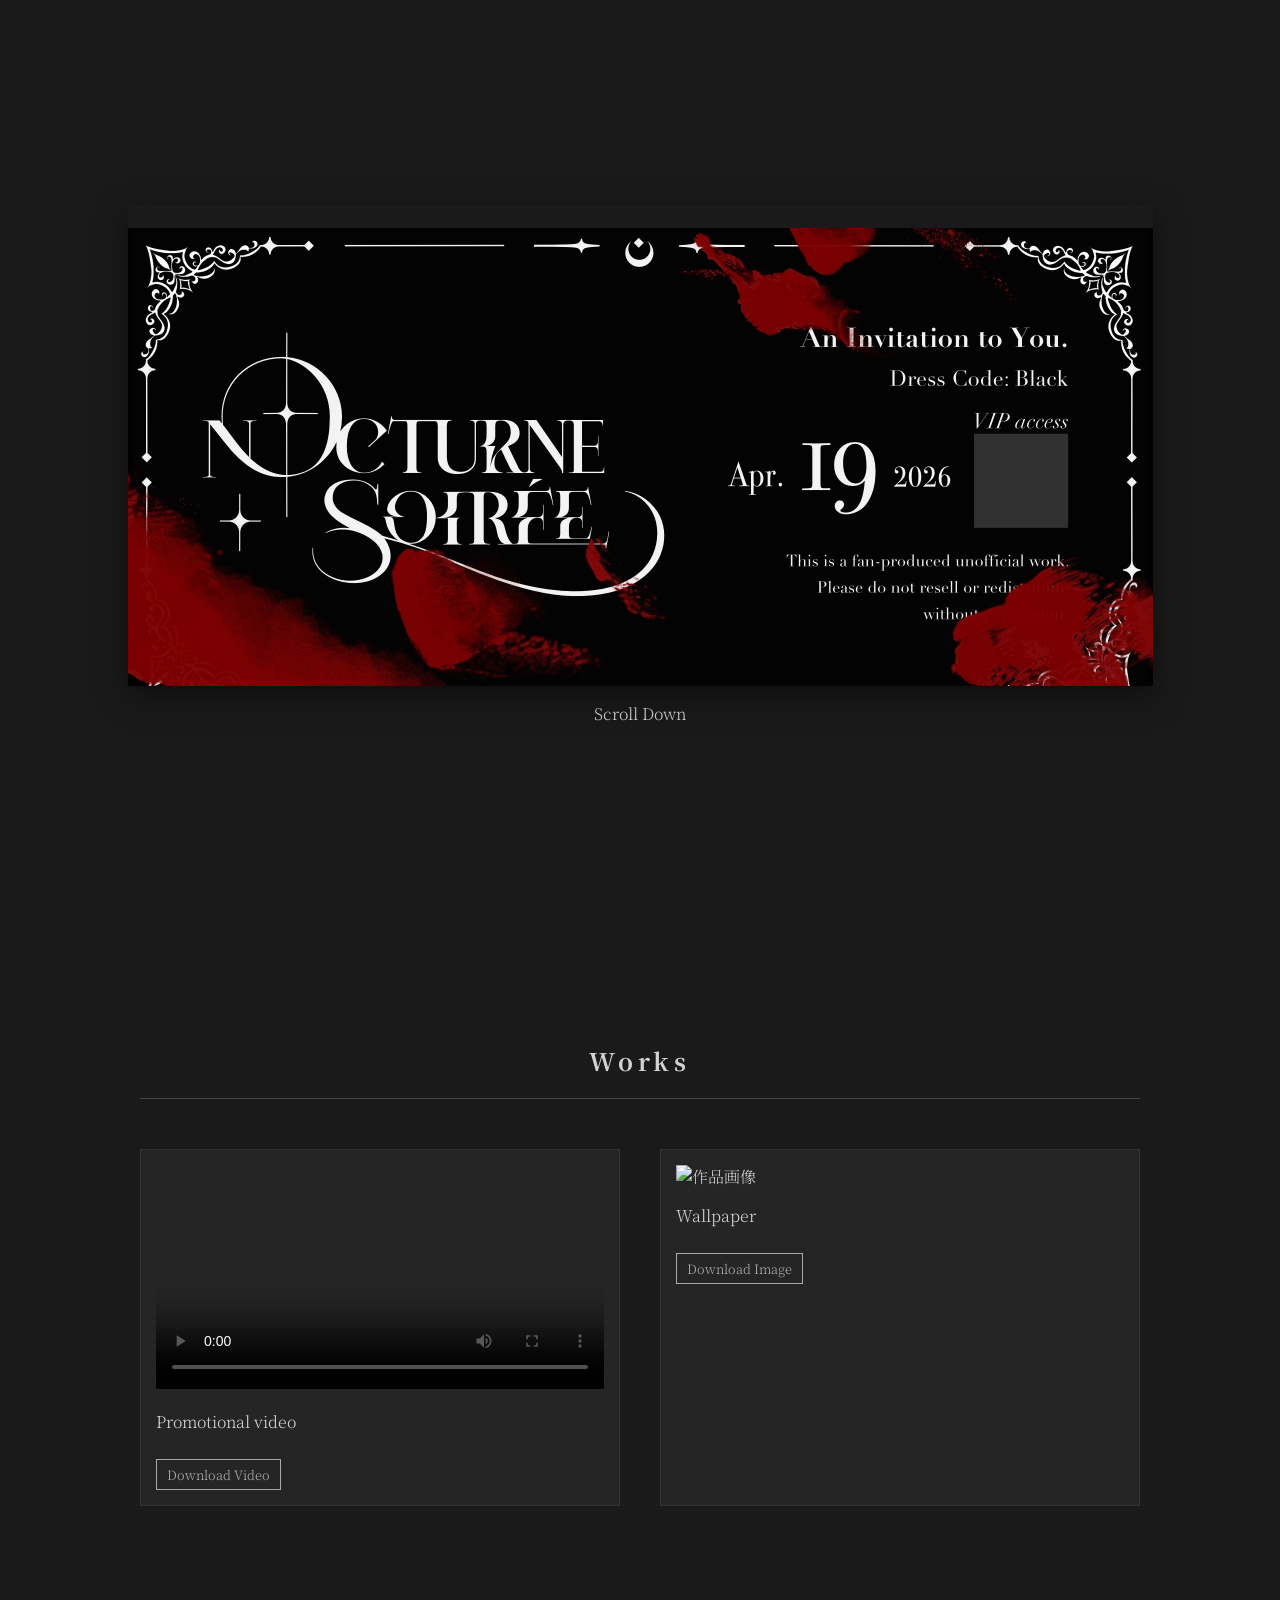
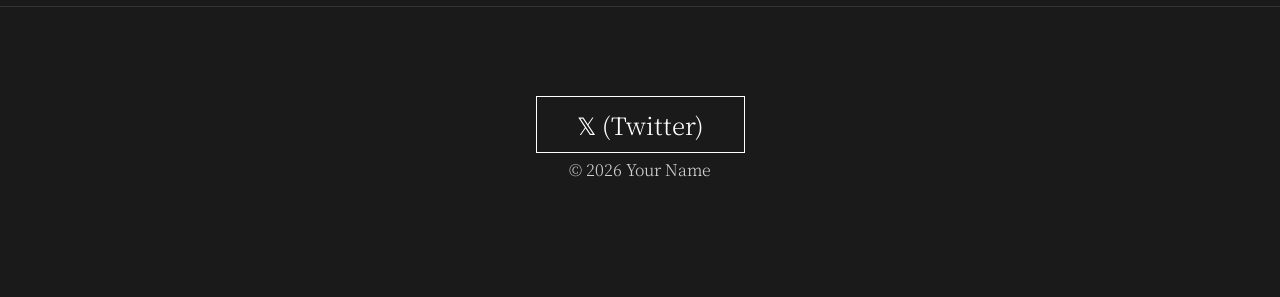
==== index.html @ dfde6cf2 "Update index.html" ====
<!DOCTYPE html>
<html lang="ja">
<head>
    <meta charset="UTF-8">
    <meta name="viewport" content="width=device-width, initial-scale=1.0">
    <title>Nocturne Soiree - Portfolio</title>
    <link rel="preconnect" href="https://fonts.googleapis.com">
　　<link rel="preconnect" href="https://fonts.gstatic.com" crossorigin>
　　<link href="https://fonts.googleapis.com/css2?family=Noto+Serif+JP:wght@300;600&display=swap" rel="stylesheet">
    <link rel="stylesheet" href="style.css">
</head>
<body>

    <section class="ticket-section">
        <div class="ticket-container">
            <div class="ticket">
                <div class="ticket-front">
　　　　　　　　　　　<img src="ticket_omote.jpeg" alt="チケット表">
                </div>
                <div class="ticket-back">
                    <img src="https://via.placeholder.com/400x200/222/fff?text=TICKET+BACK" alt="チケット裏">
                </div>
            </div>
        </div>
        <p class="scroll-hint">Scroll Down</p>
    </section>

    <section class="gallery-section">
        <h2 class="section-title">Works</h2>
        <div class="gallery-grid">
            
            <div class="work-item">
                <video controls src="your-video.mp4" poster="video-placeholder.jpg"></video>
                <p>Promotional video</p>
                <a href="your-video.mp4" download class="download-btn">Download Video</a>
            </div>

            <div class="work-item">
                <img src="https://via.placeholder.com/600x400/555/eee" alt="作品画像">
                <p>Wallpaper</p>
                <a href="https://via.placeholder.com/600x400/555/eee" download class="download-btn">Download Image</a>
            </div>

        </div>
    </section>

    <footer class="footer">
        <div class="sns-link">
            <a href="https://x.com/@goconcha" target="_blank">𝕏 (Twitter)</a>
        </div>
        <p class="copyright">&copy; 2026 Your Name</p>
    </footer>

<script>
    const ticket = document.querySelector('.ticket');
    const gallery = document.querySelector('.gallery-section');
    const footer = document.querySelector('.footer');

    // 1. スクロール検知：ある程度スクロールしたら勝手に裏返る
    window.addEventListener('scroll', function() {
        const scrollValue = window.scrollY;

        // チケットを裏返すタイミング（150pxくらいスクロールしたら）
        if (scrollValue > 150) {
            ticket.classList.add('is-flipped');
        } else {
            ticket.classList.remove('is-flipped');
        }

        // 下のコンテンツをふわっと出す（300pxくらいスクロールしたら）
        if (scrollValue > 300) {
            gallery.classList.add('is-visible');
            footer.classList.add('is-visible');
        }
    });

    // 2. タップ（クリック）検知：手動で表裏を切り替える
    ticket.addEventListener('click', function() {
        ticket.classList.toggle('is-flipped');
    });
</script>
</body>
</html>
---- style.css ----
/* 全体の設定：グレー調でシックに */
body {
    margin: 0;
    background-color: #1a1a1a; /* 深いグレー */
    color: #d1d1d1;
    font-family:'Noto Serif JP', serif;
    font-weight: 300;
}

/* チケットのアニメーション設定 */
.ticket-section {
    height: 100vh;
    display: flex;
    flex-direction: column;
    justify-content: center;
    align-items: center;
}

.ticket-container {
    perspective: 1000px; /* 3D効果 */
}

.ticket {
    width: 1025px;
    height: 481px;
    position: relative;
    transition: transform 1.5s;
    transform-style: preserve-3d;
    cursor: pointer;
}

/* クリックやホバーで回転 */
.ticket-container:hover .ticket.is-flipped {
    transform: rotateY(180deg);
}
.ticket {
    -webkit-tap-highlight-color: transparent;
}

.ticket-front, .ticket-back {
    position: absolute;
    width: 100%;
    height: 100%;
    backface-visibility: hidden; /* 裏側を隠す */
    border-radius: 0px;
    overflow: hidden;
    box-shadow: 0 10px 30px rgba(0,0,0,0.5);
}

.ticket-back {
    transform: rotateY(180deg);
}

.ticket img {
    width: 100%;
    height: 100%;
    object-fit: cover;
}

/* チケットを触った（ホバーした）時の動き */
.ticket-container:hover .ticket {
    transform: rotateY(180deg) scale(1.05); /* 少しだけ手前に大きく */
}

.ticket-container:hover .ticket-front,
.ticket-container:hover .ticket-back {
    box-shadow: 0 20px 50px rgba(0,0,0,0.7); /* 影を深くして浮いている感を出す */
}

/* ギャラリーの設定 */
/* --- 作品セクションの初期状態：透明にしておく --- */
.gallery-section, .footer {
    opacity: 0;                /* 透明にする */
    transform: translateY(50px); /* 少し下に下げておく */
    transition: all 1.0s ease;   /* 1秒かけてふわっと出す設定 */
}

/* --- このクラスがついたら表示される --- */
.is-visible {
    opacity: 1 !important;
    transform: translateY(0) !important;
}
.gallery-section {
    padding: 100px 20px;
    max-width: 1000px;
    margin: 0 auto;
}

.section-title {
    text-align: center;
    border-bottom: 1px solid #444;
    padding-bottom: 20px;
    letter-spacing: 0.2em;
}

.gallery-grid {
    display: grid;
    grid-template-columns: repeat(auto-fit, minmax(300px, 1fr));
    gap: 40px;
    margin-top: 50px;
}

.work-item {
    background: #252525;
    padding: 15px;
    border: 1px solid #333;
}

.work-item img, .work-item video {
    width: 100%;
    height: auto;
}

.download-btn {
    display: inline-block;
    margin-top: 10px;
    color: #aaa;
    text-decoration: none;
    font-size: 0.8em;
    border: 1px solid #aaa;
    padding: 5px 10px;
}

.download-btn:hover {
    background: #aaa;
    color: #1a1a1a;
}

/* フッター */
.footer {
    text-align: center;
    padding: 100px 0;
    border-top: 1px solid #333;
}

.sns-link a {
    color: #fff;
    font-size: 1.5rem;
    text-decoration: none;
    border: 1px solid #fff;
    padding: 10px 40px;
    transition: 0.3s;
}

.sns-link a:hover {
    background: #fff;
    color: #000;
}
/* --- ここから下がスマホ用の設定 --- */

/* 画面の横幅が 768px 以下（一般的なスマホ・タブレット）になったら適用 */
@media (max-width: 768px) {
    
    /* 1. チケットのサイズを画面に合わせる */
    .ticket {
        width: 90vw;     /* 画面の横幅の80%にする */
        height: 45vw;    /* 横幅に合わせて高さも調整（2:1の比率） */
    }

    /* 2. ギャラリーを1列にする */
    .gallery-grid {
        grid-template-columns: 1fr; /* 2列ではなく1列に並べる */
        gap: 20px;
    }

    /* 3. 余白を少し小さくする */
    .gallery-section {
        padding: 50px 15px;
    }

    .section-title {
        font-size: 1.5rem;
    }

    /* 4. Xのボタンを押しやすく */
    .sns-link a {
        padding: 15px 0;
        display: block; /* 横幅いっぱいのボタンにする */
        width: 80%;
        margin: 0 auto;
    }
}
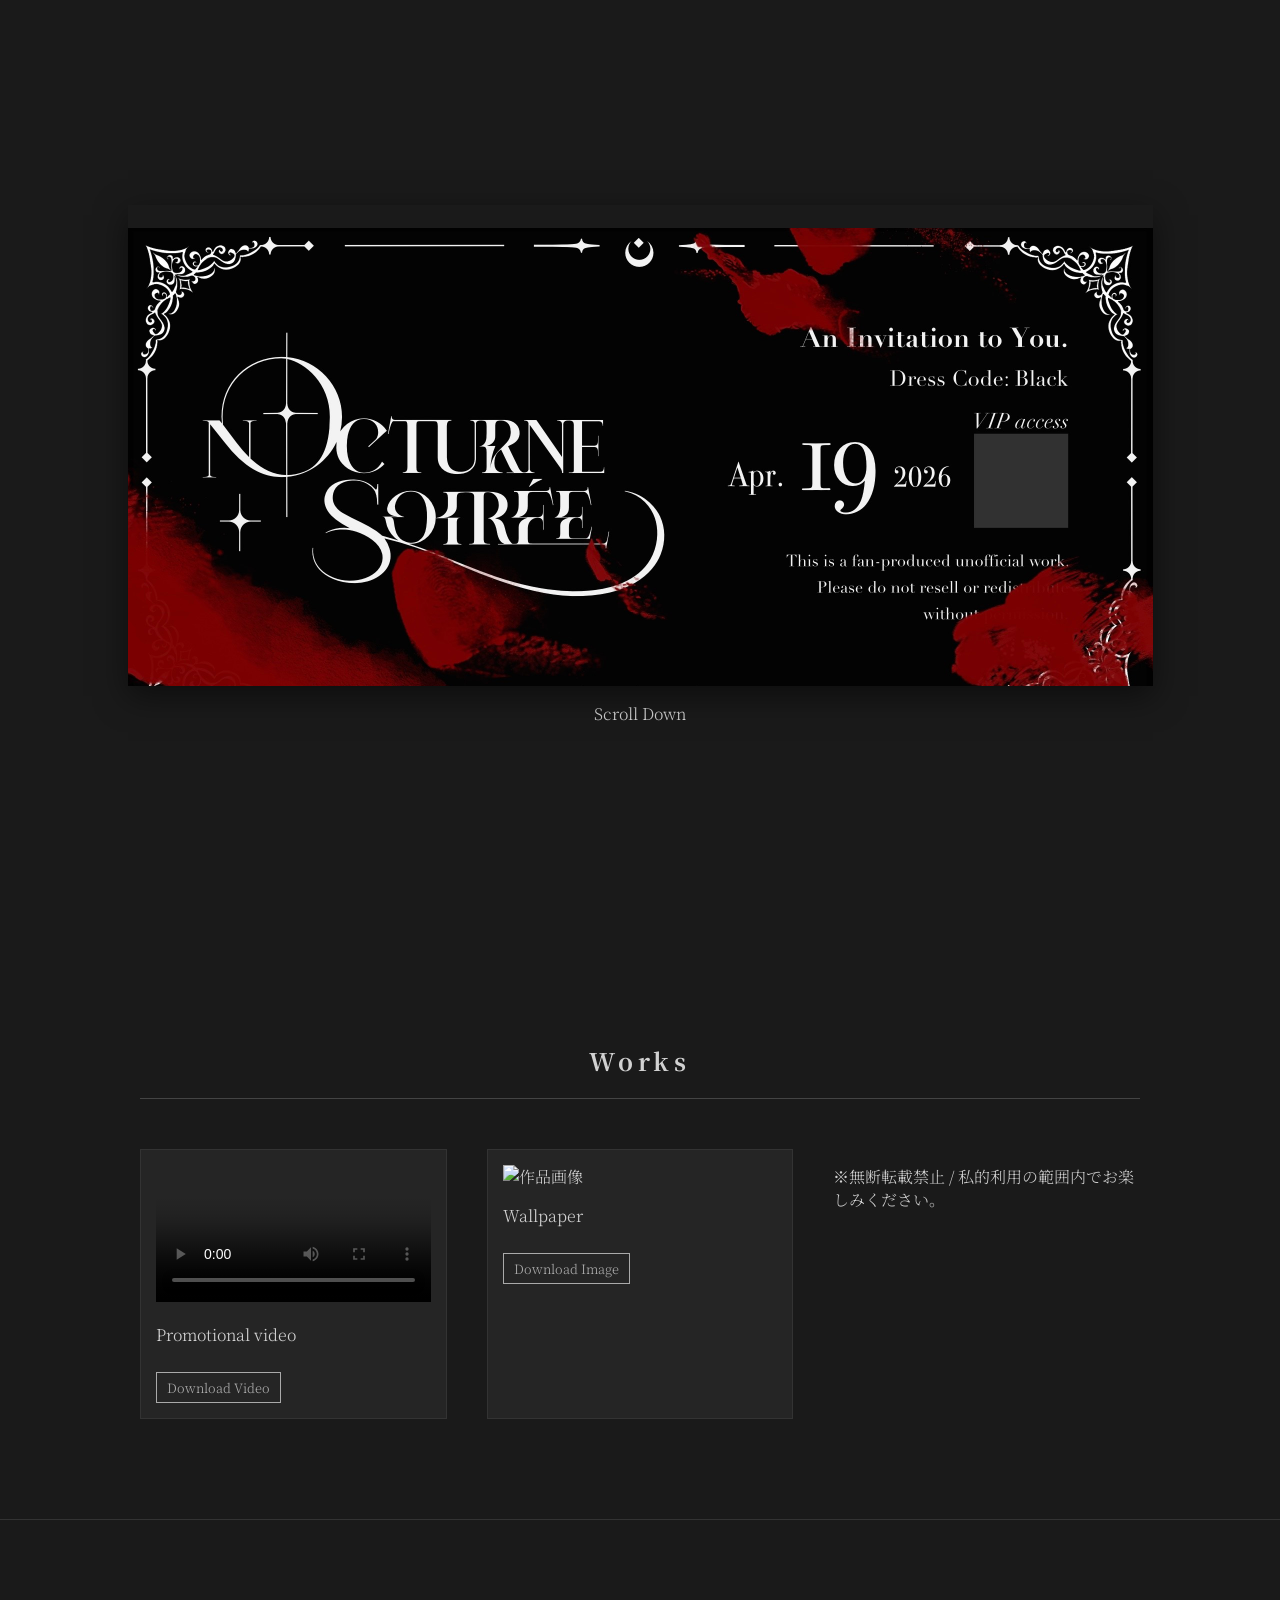
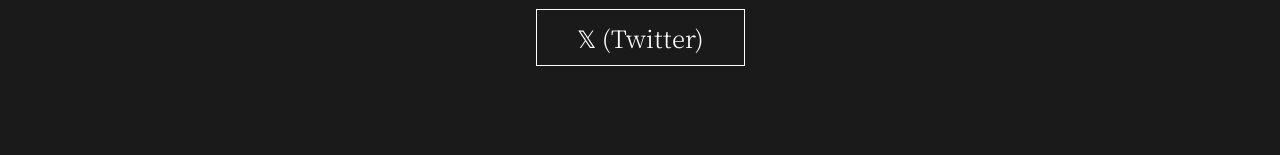
==== commit a9746efd: "Update index.html" ====
--- a/index.html
+++ b/index.html
@@ -40,6 +40,11 @@
                 <p>Wallpaper</p>
                 <a href="https://via.placeholder.com/600x400/555/eee" download class="download-btn">Download Image</a>
             </div>
+    <div class="attention-text">
+        <p>※無断転載禁止 / 私的利用の範囲内でお楽しみください。</p>
+    </div>
+</section>
+
 
         </div>
     </section>
@@ -48,7 +53,6 @@
         <div class="sns-link">
             <a href="https://x.com/@goconcha" target="_blank">𝕏 (Twitter)</a>
         </div>
-        <p class="copyright">&copy; 2026 Your Name</p>
     </footer>
 
 <script>
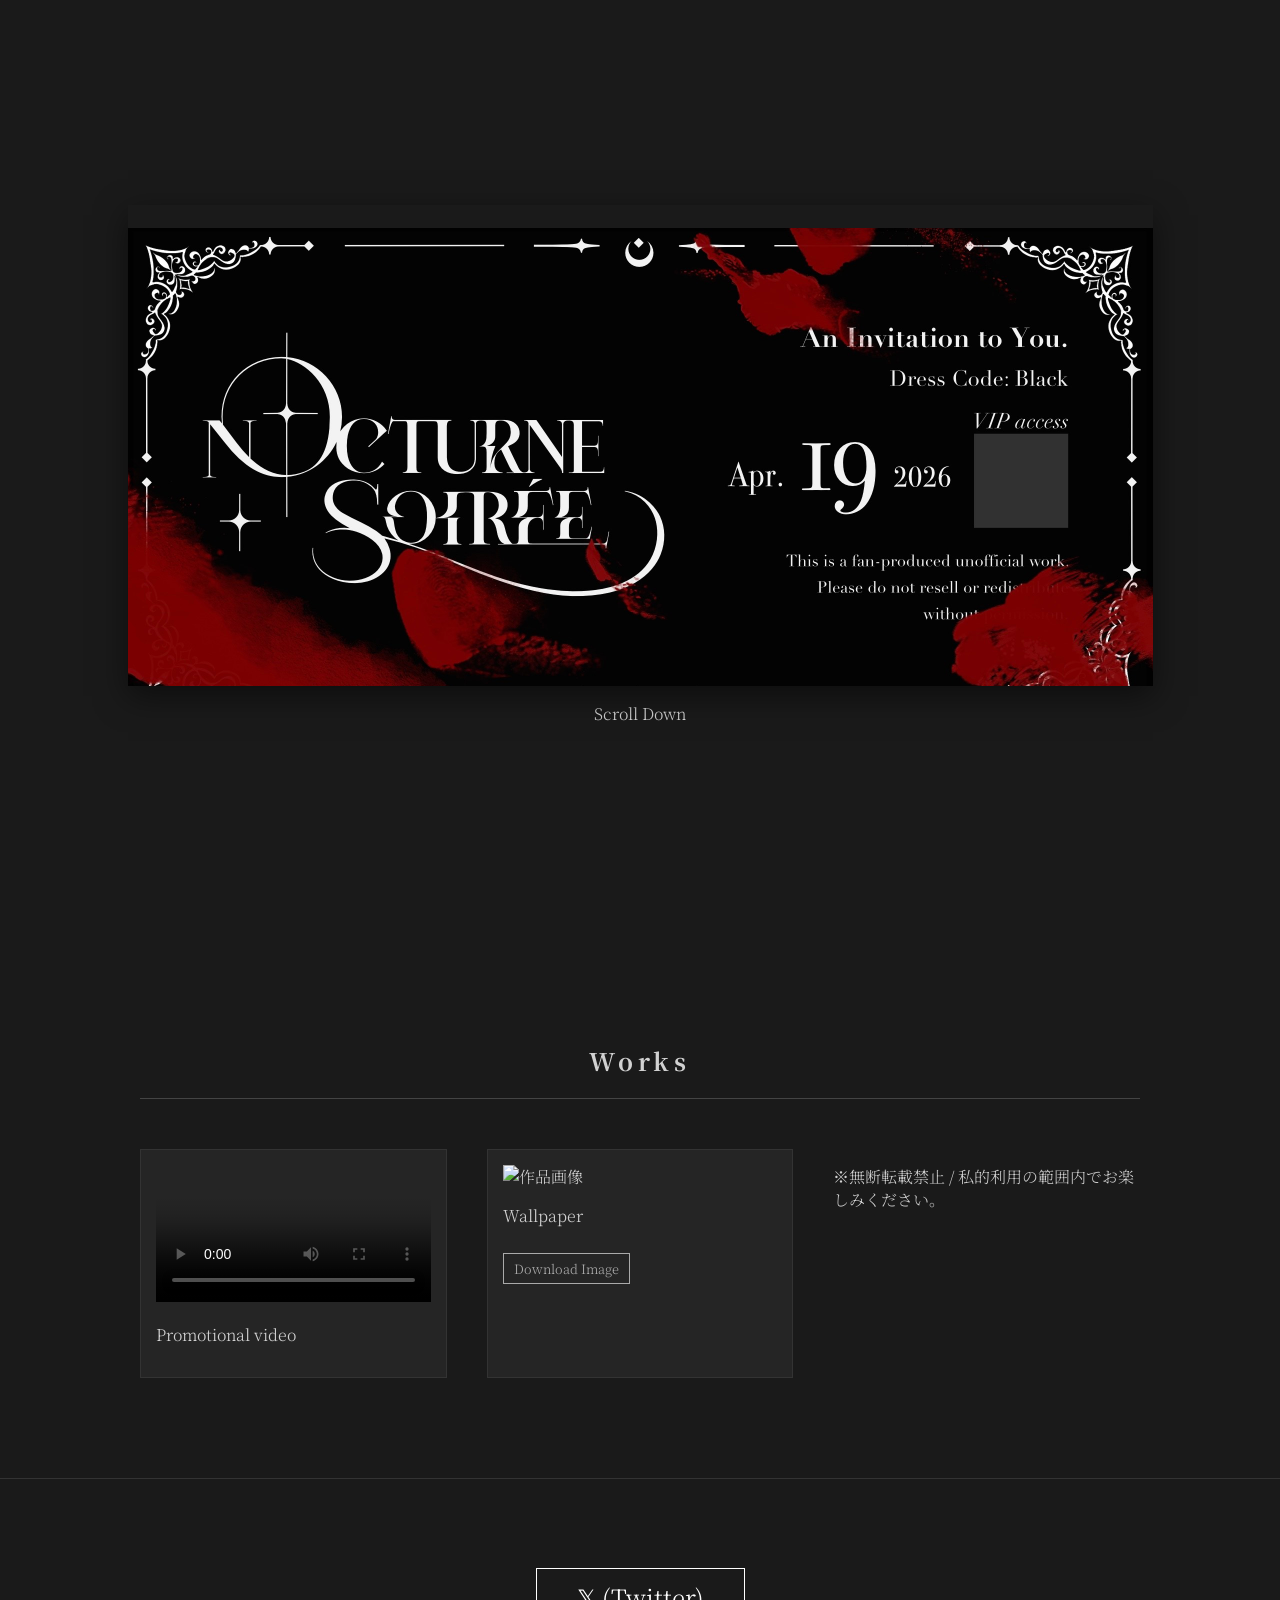
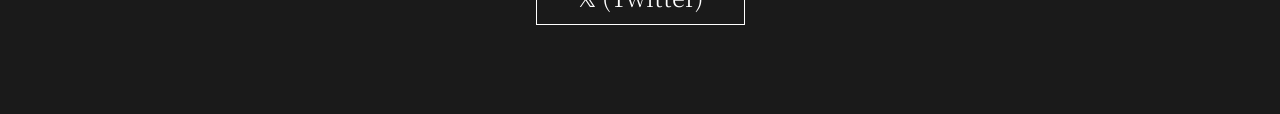
==== commit 8ac7c8e5: "Update index.html" ====
--- a/index.html
+++ b/index.html
@@ -30,9 +30,8 @@
         <div class="gallery-grid">
             
             <div class="work-item">
-                <video controls src="your-video.mp4" poster="video-placeholder.jpg"></video>
+                <video controls src="nocturnesoiree01_1.mp4" poster="video-placeholder.jpg"></video>
                 <p>Promotional video</p>
-                <a href="your-video.mp4" download class="download-btn">Download Video</a>
             </div>
 
             <div class="work-item">
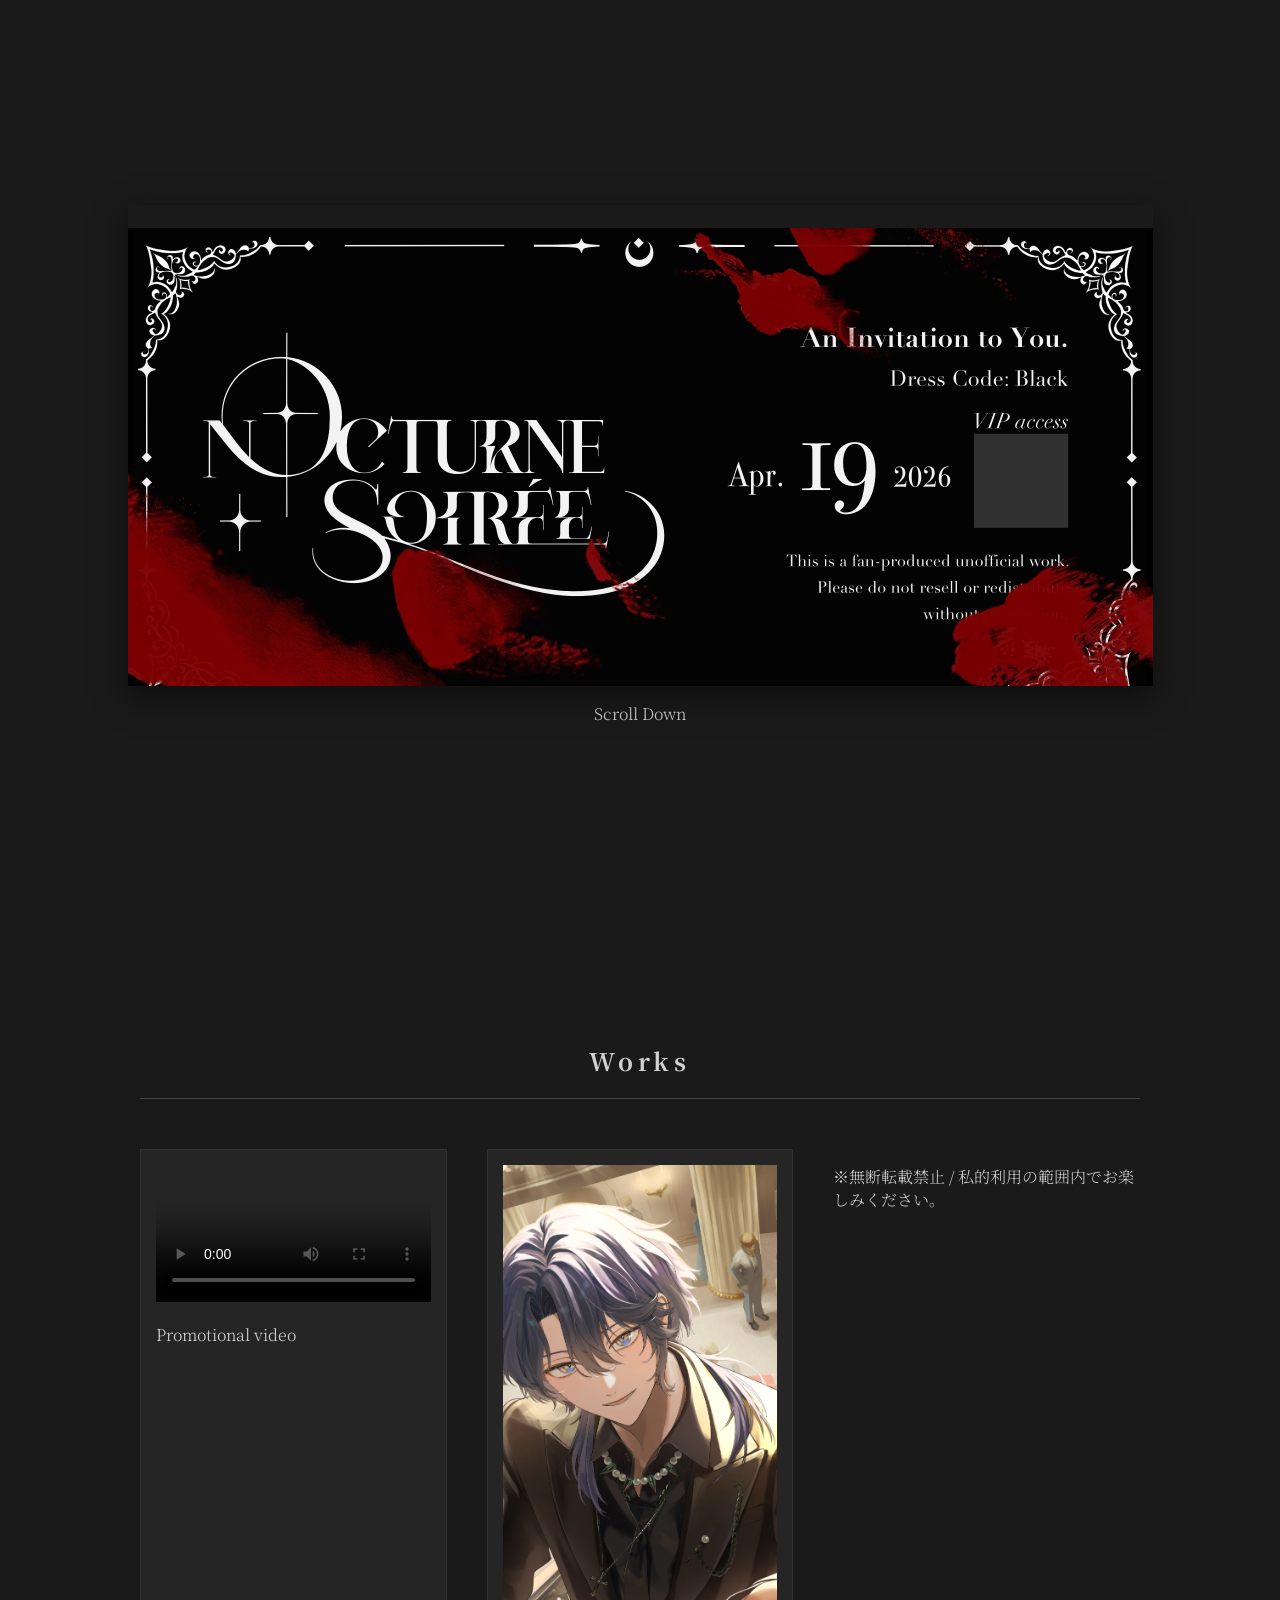
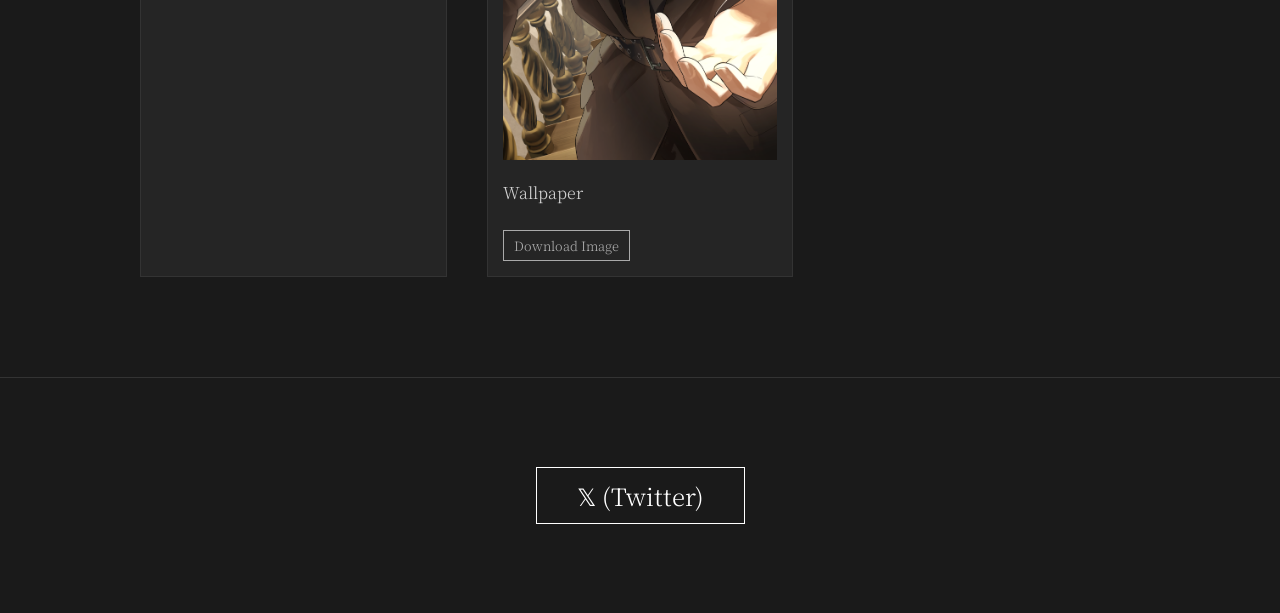
==== commit e867800c: "Update index.html" ====
--- a/index.html
+++ b/index.html
@@ -35,9 +35,9 @@
             </div>
 
             <div class="work-item">
-                <img src="https://via.placeholder.com/600x400/555/eee" alt="作品画像">
+                <img src="kabegami.png" alt="作品画像">
                 <p>Wallpaper</p>
-                <a href="https://via.placeholder.com/600x400/555/eee" download class="download-btn">Download Image</a>
+                <a href="kabegami.png" download class="download-btn">Download Image</a>
             </div>
     <div class="attention-text">
         <p>※無断転載禁止 / 私的利用の範囲内でお楽しみください。</p>
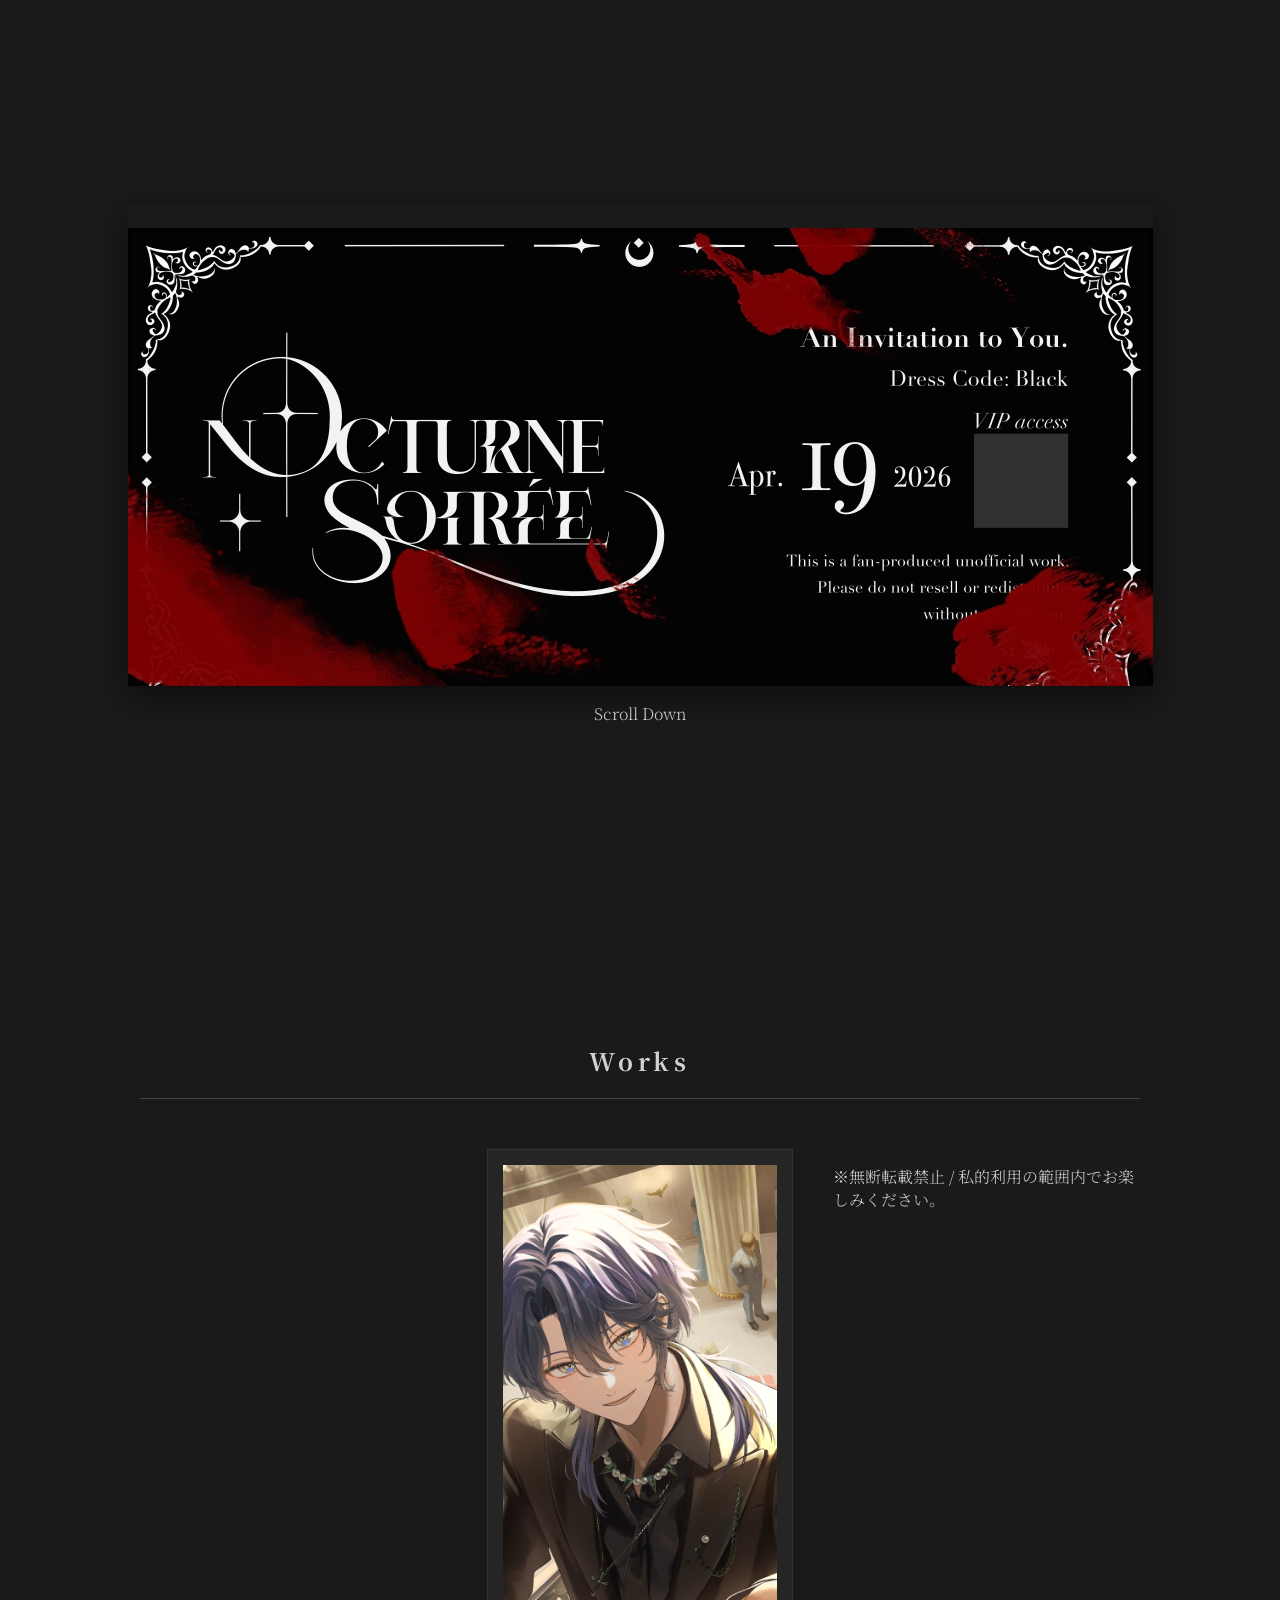
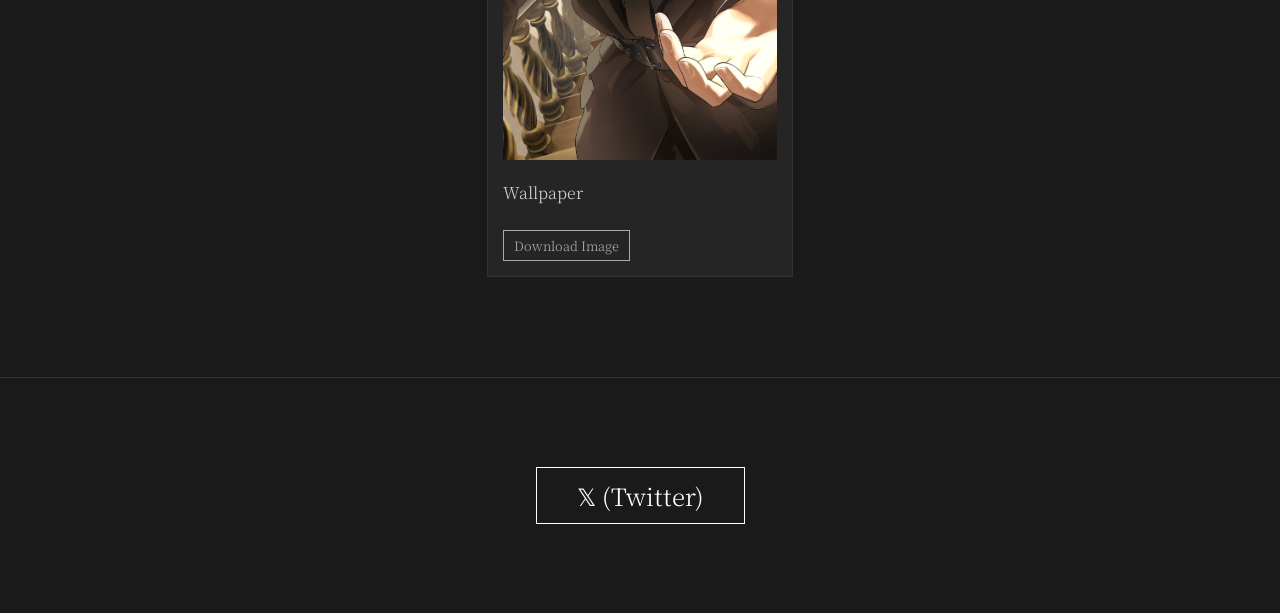
==== commit 18232a91: "Update index.html" ====
--- a/index.html
+++ b/index.html
@@ -18,7 +18,7 @@
 　　　　　　　　　　　<img src="ticket_omote.jpeg" alt="チケット表">
                 </div>
                 <div class="ticket-back">
-                    <img src="https://via.placeholder.com/400x200/222/fff?text=TICKET+BACK" alt="チケット裏">
+                    <img src="ticket_ura.png" alt="チケット裏">
                 </div>
             </div>
         </div>
@@ -29,10 +29,16 @@
         <h2 class="section-title">Works</h2>
         <div class="gallery-grid">
             
-            <div class="work-item">
-                <video controls src="nocturnesoiree01_1.mp4" poster="video-placeholder.jpg"></video>
-                <p>Promotional video</p>
-            </div>
+            <iframe 
+    width="560" 
+    height="315" 
+    src="https://www.youtube.com/embed/1YG7oIF0o3s?si=PhpPeU369qSJ7TYJ" 
+    title="YouTube video player" 
+    frameborder="0" 
+    allow="accelerometer; autoplay; clipboard-write; encrypted-media; gyroscope; picture-in-picture; web-share" 
+    referrerpolicy="strict-origin-when-cross-origin" 
+    allowfullscreen>
+</iframe>
 
             <div class="work-item">
                 <img src="kabegami.png" alt="作品画像">
